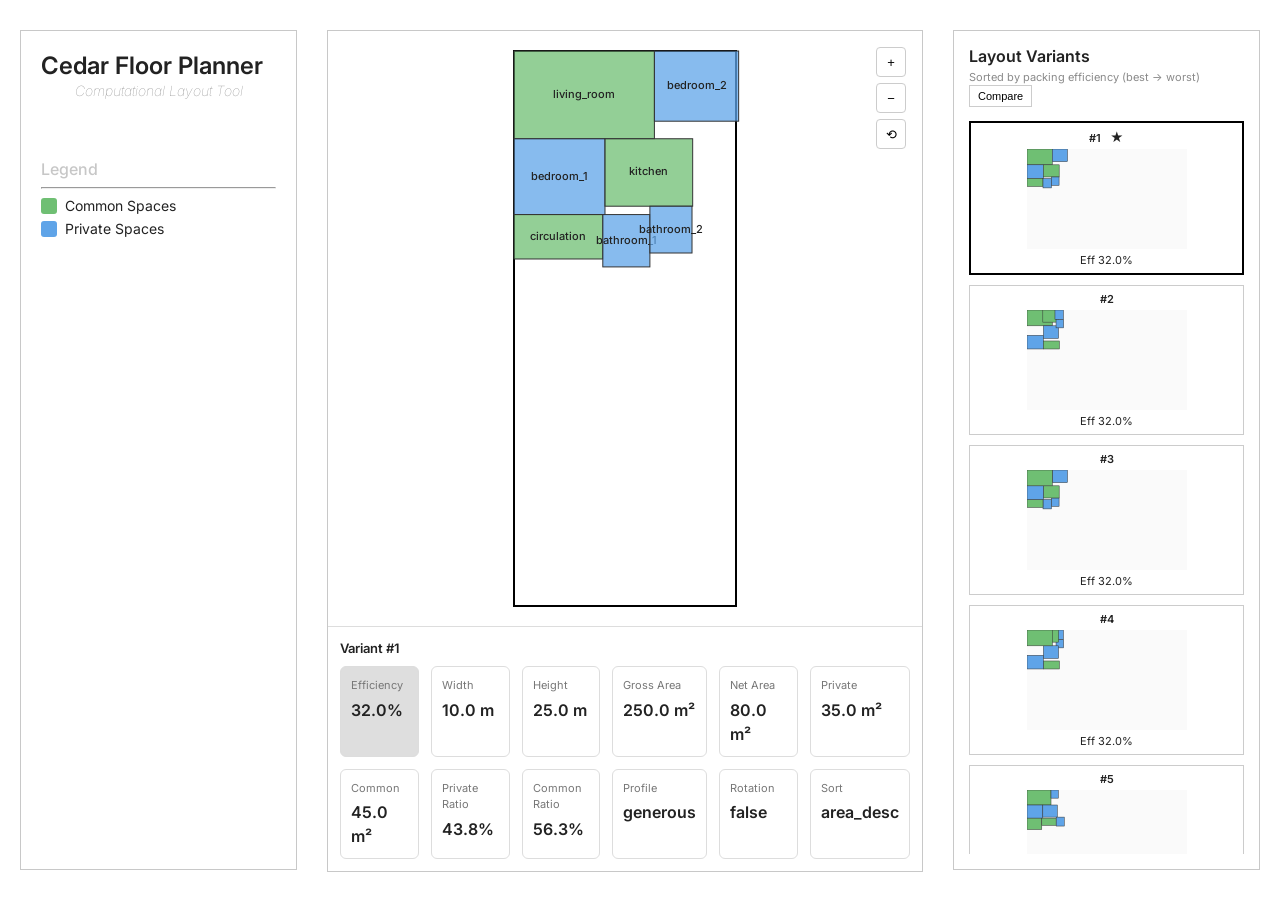
==== web/index.html @ 3b5b5d11 "Layout compare canvas and metrics dashboard" ====
<!DOCTYPE html>
<html>
<head>
    <meta charset="UTF-8">
    <title>Floor Planner Dashboard</title>
    <link rel="stylesheet" href="style.css">
    <link href="https://fonts.googleapis.com/css2?family=Inter:wght@400;500;600&display=swap" rel="stylesheet">
    <link rel="icon" href="data:,">
</head>
<body>
    <div class="dashboard">
        <div class="side-panel">
            <div class="panel-title">
                Cedar Floor Planner
                <div class="panel-subtitle">Computational Layout Tool</div>
            </div>
            <div class="card">
                <h3>Legend</h3>
                <hr>
    
                <div class="legend-row" data-category="common">
                    <span class="legend-box common-box"></span>
                    <span>Common Spaces</span>
                </div>
    
                <div class="legend-row" data-category="private">
                    <span class="legend-box private-box"></span>
                    <span>Private Spaces</span>
                </div>
    
            </div>
    
        </div>
    
        <div class="canvas-panel">
            <div class="canvas-controls">
                <button id="zoom-in" class="control-button">+</button>
                <button id="zoom-out" class="control-button">−</button>
                <button id="recenter" class="control-button">⟲</button>
            </div>
            <div id="canvas-container">
                <svg id="floorplan"></svg>
            </div>
            
            <div id="metrics-container"></div>
        </div>

        <div class="variant-panel">
            <div class="variant-header">
                <h3 class="variant-title">Layout Variants</h3>
                <p class="variant-subtitle">Sorted by packing efficiency (best → worst)</p>
                <button id="compare-toggle">Compare</button>
            </div>
            <div id="variant-grid"></div>
        </div>
    
    </div>
    
    <div id="tooltip"></div>
    <script src="app.js"></script>
    
    </body>
</html>
---- web/style.css ----
html, body {
    margin-left: 10px;
    margin-right: 10px;
}

body {
    font-family: "Inter", sans-serif;
    background: #ffffff;
    color: #222;
    box-sizing: border-box;
}

.panel-title {
    font-size: 24px;
    font-weight: 600;
    margin: 20px;
    text-align: left;
}

.panel-subtitle {
    font-size: 14px;
    color: hsl(0, 0%, 50%);
    margin-top: 2px;
    font-weight: 100;
    text-align: center;
    font-style: italic;
}

/* Layout */

.dashboard {
    display: flex;
    gap: 30px;
    height: calc(100vh - 60px); 
    margin-top: 30px;
}

/* Left Panel */

.side-panel {
    width: 275px;
    flex-shrink: 0;
    display: flex;
    flex-direction: column;
    gap: 20px;
    overflow-y:visible;
    border: 1px solid rgb(200, 200, 200);

}

/* RIGHT PANEL */

.canvas-panel {
    flex: 1;
    position: relative;   /* 🔥 THIS FIXES IT */

    display: flex;
    flex-direction: column;
    height: 100%;

    align-items: stretch;
    justify-content: flex-start;

    overflow: hidden;
    border: 1px solid rgb(200, 200, 200);
}

.canvas-note {
    position: absolute;
    right: 16px;
    bottom: 16px;
    font-size: 10px;
    color: hsl(0, 0%, 75%);
    line-height: 1.4;
    margin: 0;
    pointer-events: none;
    font-style:italic;
}

.canvas-controls {
    position: absolute;
    top: 16px;
    right: 16px;
    display: grid;
    gap: 6px;
    z-index: 10;
}

.control-button {
    width: 30px;
    height: 30px;
    border: 1px solid #ccc;
    background: rgba(255, 255, 255, 0.9);
    border-radius: 4px;
    font-size: 13px;
    cursor: pointer;
    line-height: 1;
}

.control-button:hover {
    background: #f3f3f3;
}

/* Cards */

.card {
    background: white;
    padding: 18px;
    border-radius: 0px;

    background-color: #ffffff;
    padding: 20px;
}

.card.metrics-card {
    display: flex;
    flex-direction: column;
    height: 100%;
}

.card:last-child{
    flex: 1;
}

.card h3 {
    margin-top: 0px;
    color: rgb(199, 199, 199);
    font-size: 16px;
    font-weight: 500;
    margin-bottom: 0px;
}

/* Rooms */

.room {
    stroke: #333;
    stroke-width: 1;
    fill-opacity: 0.75;
    transition: all 0.15s ease;
}

.room:hover {
    stroke-width: 3;
}

.room.dimmed {
    fill-opacity: 0.15;
}

.room.highlighted {
    stroke-width: 3;
    fill-opacity: 0.95;
}

/* Room colors */

.common {
    fill: #6fbf73;
}

.private {
    fill: #5fa4e8;
}

/* Legend */

.legend-row {
    display: flex;
    align-items: center;
    margin-bottom: 0px;
    margin-top: 6px;
    font-size: 14px;
    cursor: pointer;
}

.legend-row:hover {
    font-weight: 600;
}

.legend-box {
    width: 16px;
    height: 16px;
    margin-right: 8px;
    border-radius: 3px;
}

.legend-row span {
    margin-bottom: 0px;
    margin-top: 0px;
    font-size: 14px;
}

.common-box {
    background: #6fbf73;
}

.private-box {
    background: #5fa4e8;
}

/* ---------------------------
METRICS DASHBOARD
--------------------------- */

.metrics-title {
    font-size: 13px;
    font-weight: 600;
    margin-bottom: 8px;
    color: #222;
}

.metrics-grid {
    display: grid;
    grid-template-columns: repeat(6, 1fr);
    gap: 12px;
}

.metric-card {
    background: #ffffff;
    border: 1px solid #ddd;
    padding: 10px;
    border-radius: 6px;
    text-align: left;
}

.metric-label {
    font-size: 11px;
    color: #777;
    margin-bottom: 4px;
}

.metric-value {
    font-size: 16px;
    font-weight: 600;
    color: #222;
}

.metrics-meta {
    margin-top: 10px;
    font-size: 11px;
    color: #666;
    display: flex;
    gap: 12px;
}

.metric-card:hover {
    border-color: #999;
}

.metric-card:first-child {
    background: hsl(0, 0%, 87%);
}

#tooltip {
    position: absolute;
    z-index: 999;
    left: 22px;
    top: 0px;
    background: white;
    border: 1px solid #ccc;
    padding: 8px 10px;
    border-radius: 6px;
    font-size: 12px;
    box-shadow: 0 2px 6px rgba(0,0,0,0.15);
    pointer-events: none;
    opacity: 0;
    transition: opacity 0.15s ease;
}

.info-icon {
    margin-left: 6px;
    cursor: help;
    color: #888;
    font-size: 13px;
}

/* ---------------------------
VARIANT PANEL (RIGHT SIDE)
--------------------------- */

.variant-panel {
    width: 275px;
    flex-shrink: 0;
    border: 1px solid rgb(200,200,200);
    padding: 15px;
    display: flex;
    flex-direction: column;
}

.variant-header {
    margin-bottom: 14px;
}

.variant-title {
    font-size: 16px;
    font-weight: 600;
    color: #222;
    margin: 0;
}

.variant-subtitle {
    font-size: 11px;
    color: #8a8a8a;
    margin-top: 4px;
    margin-bottom: 0;
}

#variant-note {
    font-size: 10px;
}

#variant-grid {
    display: flex;
    flex-direction: column;
    gap: 10px;
    overflow-y: auto;
}

.variant-order {
    font-size: 12px;
    color: #575757;
    margin-top: 2px;
}

.variant-thumb {
    border: 1px solid #ccc;
    padding: 6px;
    cursor: pointer;
    background: white;
    display: flex;
    flex-direction: column;
    align-items: center;
}

.variant-thumb:hover {
    border: 2px solid rgba(0, 0, 0, 0.35);
}

.variant-thumb svg {
    background: #fafafa;
}

.variant-thumb.selected {
    border: 2px solid #000000;
}

.variant-rank {
    font-size: 11px;
    font-weight: 600;
    margin-bottom: 4px;
}

.variant-eff {
    margin-top: 4px;
    font-size: 11px;
}

.best-star {
    margin-left: 6px;
    font-size: 13px;
    font-weight: bold;
}

#compare-toggle {
    font-size: 11px;
    padding: 4px 8px;
    border: 1px solid #ccc;
    background: white;
    cursor: pointer;
}

#compare-toggle:hover {
    background: #f3f3f3;
}

#canvas-container {
    flex: 1;
    display: flex;
    overflow: hidden;
    flex-direction: row;
    min-height: 0;
    position: relative;
}

.compare-canvas {
    flex: 1;
    width: 100%;
    height:100%;
    display: block;
}

.compare-wrapper {
    flex: 1;
    display: flex;
    flex-direction: column;
    min-width: 0;
    min-height: 0;
    overflow: hidden;
}

#floorplan {
    display: block;
}

#canvas-container svg {
    width: 100%;
    height: 100%;
}

.compare-selected {
    border: 2px solid black;
}



#metrics-container {
    display: flex;
    gap: 20px;
    border-top: 1px solid #ddd;
    padding: 12px;
}

.metrics-card {
    flex: 1;
    font-size: 12px;
    line-height: 1.5;
}

.metrics-card p {
    margin-bottom: 0px;
    margin-top: 6px;
    font-size: 14px;
}
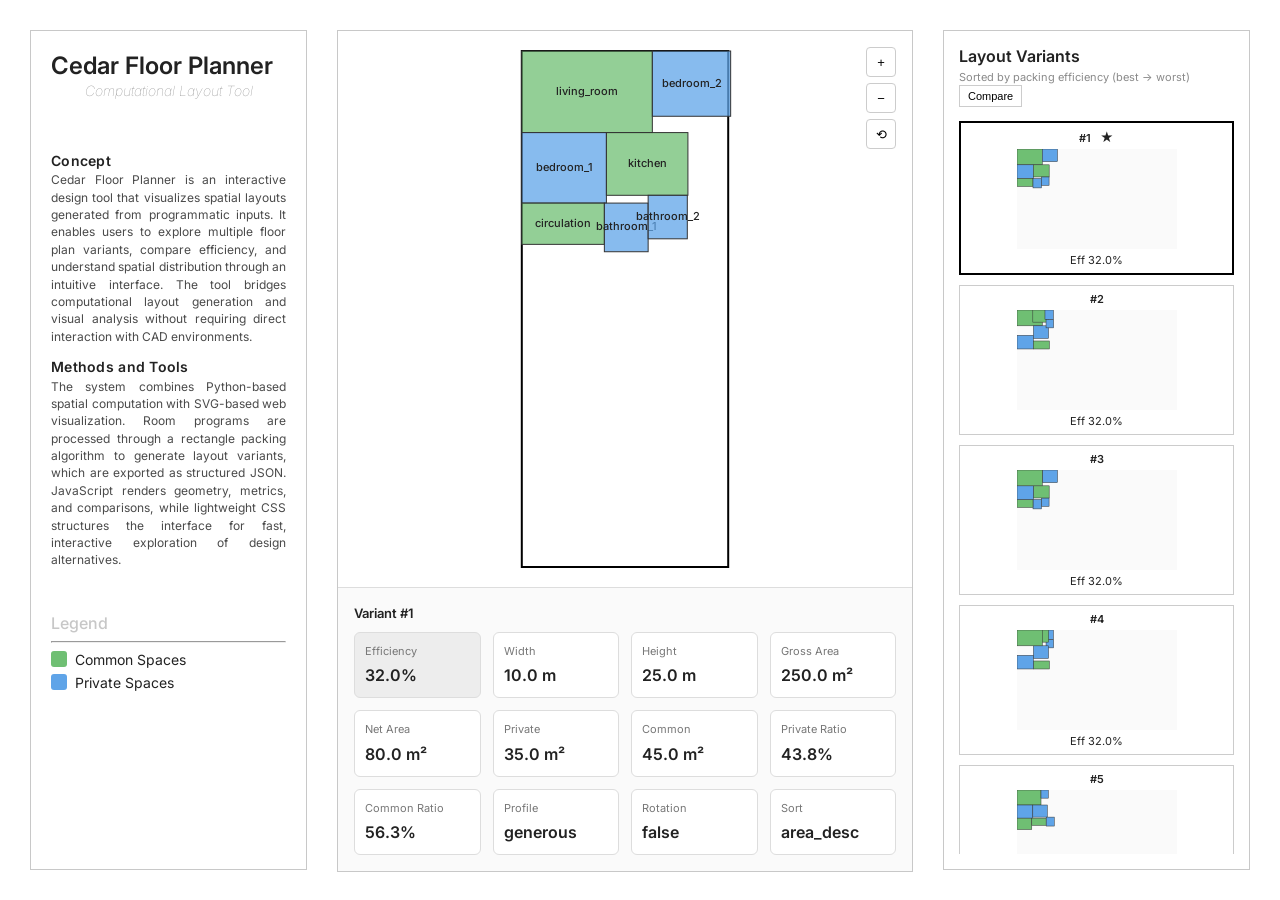
==== commit c346751f: "update: refine project description text in dashboard" ====
--- a/web/index.html
+++ b/web/index.html
@@ -13,6 +13,14 @@
             <div class="panel-title">
                 Cedar Floor Planner
                 <div class="panel-subtitle">Computational Layout Tool</div>
+            </div>
+            <div class="Info-Text">
+                <h4>Concept</h4>
+                <p>
+                    Cedar Floor Planner is an interactive design tool that visualizes spatial layouts generated from programmatic inputs. It enables users to explore multiple floor plan variants, compare efficiency, and understand spatial distribution through an intuitive interface. The tool bridges computational layout generation and visual analysis without requiring direct interaction with CAD environments.</p>
+                <h4>Methods and Tools</h4>
+                <p>
+                    The system combines Python-based spatial computation with SVG-based web visualization. Room programs are processed through a rectangle packing algorithm to generate layout variants, which are exported as structured JSON. JavaScript renders geometry, metrics, and comparisons, while lightweight CSS structures the interface for fast, interactive exploration of design alternatives.</p>
             </div>
             <div class="card">
                 <h3>Legend</h3>
--- a/web/style.css
+++ b/web/style.css
@@ -1,6 +1,6 @@
 html, body {
-    margin-left: 10px;
-    margin-right: 10px;
+    margin-left: 15px;
+    margin-right: 15px;
 }
 
 body {
@@ -24,6 +24,28 @@
     font-weight: 100;
     text-align: center;
     font-style: italic;
+}
+
+.Info-Text {
+    margin: 0 20px;
+    padding-bottom: 4px;
+    max-width: 235px;
+    color: #4a4a4a;
+    font-size: 12px;
+    line-height: 1.45;
+    text-align: justify;
+}
+
+.Info-Text h4 {
+    margin: 12px 0 0 0;
+    font-size: 14px;
+    font-weight: 600;
+    color: #222;
+    letter-spacing: 0.02em;
+}
+
+.Info-Text p {
+    margin: 0;
 }
 
 /* Layout */
@@ -211,7 +233,7 @@
 
 .metrics-grid {
     display: grid;
-    grid-template-columns: repeat(6, 1fr);
+    grid-template-columns: repeat(4, 1fr);
     gap: 12px;
 }
 
@@ -248,7 +270,7 @@
 }
 
 .metric-card:first-child {
-    background: hsl(0, 0%, 87%);
+    background: hsla(0, 0%, 0%, 0.05);
 }
 
 #tooltip {
@@ -277,7 +299,6 @@
 /* ---------------------------
 VARIANT PANEL (RIGHT SIDE)
 --------------------------- */
-
 .variant-panel {
     width: 275px;
     flex-shrink: 0;
@@ -332,16 +353,16 @@
     align-items: center;
 }
 
+.variant-thumb.selected {
+    border: 2px solid hwb(0 0% 100%);
+}
+
 .variant-thumb:hover {
-    border: 2px solid rgba(0, 0, 0, 0.35);
+    border: 2px solid rgba(0, 0, 0, 0.35)
 }
 
 .variant-thumb svg {
     background: #fafafa;
-}
-
-.variant-thumb.selected {
-    border: 2px solid #000000;
 }
 
 .variant-rank {
@@ -396,6 +417,11 @@
     min-width: 0;
     min-height: 0;
     overflow: hidden;
+    border-right: 1px solid #ccc;
+}
+
+.compare-wrapper:last-child {
+    border-right: none;
 }
 
 #floorplan {
@@ -415,19 +441,31 @@
 
 #metrics-container {
     display: flex;
-    gap: 20px;
+    gap: 16px;
     border-top: 1px solid #ddd;
-    padding: 12px;
+    padding: 16px;
+    background: #fafafa;
+    align-items: stretch;
 }
 
 .metrics-card {
-    flex: 1;
+    flex: 1 1 50%;
     font-size: 12px;
     line-height: 1.5;
+    min-width: 0;
+    border-right: 1px solid #ddd;
+    padding-right: 16px;
+}
+
+.metrics-card:last-child {
+    border-right: none;
+    padding-right: 0px;
 }
 
 .metrics-card p {
     margin-bottom: 0px;
     margin-top: 6px;
     font-size: 14px;
-}+}
+
+
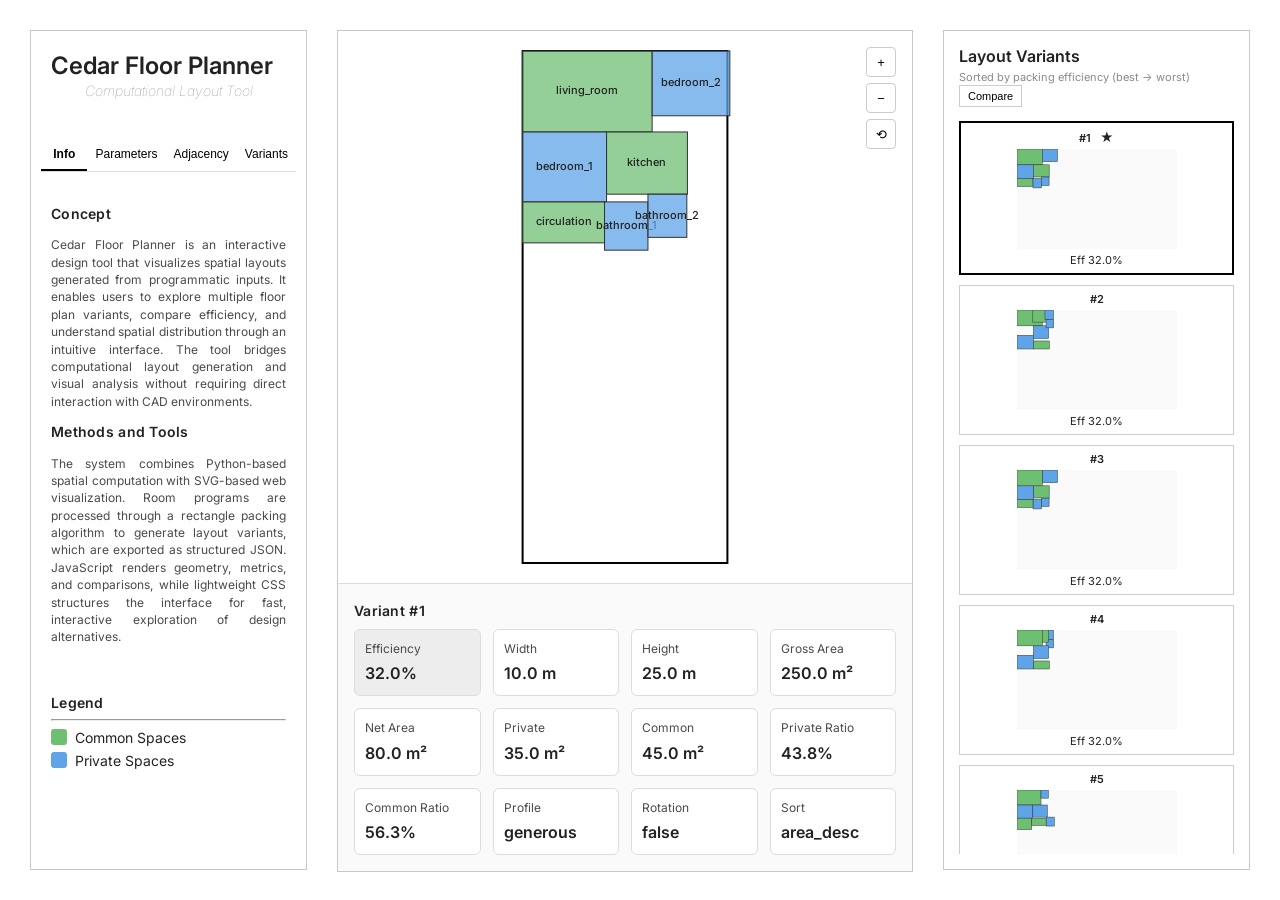
==== commit f15bbcdb: "feat: add tab-based navigation to side panel for Info, Parameters, Adjacency, and Variants" ====
--- a/web/index.html
+++ b/web/index.html
@@ -9,34 +9,69 @@
 </head>
 <body>
     <div class="dashboard">
+
         <div class="side-panel">
+
             <div class="panel-title">
                 Cedar Floor Planner
                 <div class="panel-subtitle">Computational Layout Tool</div>
             </div>
-            <div class="Info-Text">
-                <h4>Concept</h4>
-                <p>
-                    Cedar Floor Planner is an interactive design tool that visualizes spatial layouts generated from programmatic inputs. It enables users to explore multiple floor plan variants, compare efficiency, and understand spatial distribution through an intuitive interface. The tool bridges computational layout generation and visual analysis without requiring direct interaction with CAD environments.</p>
-                <h4>Methods and Tools</h4>
-                <p>
-                    The system combines Python-based spatial computation with SVG-based web visualization. Room programs are processed through a rectangle packing algorithm to generate layout variants, which are exported as structured JSON. JavaScript renders geometry, metrics, and comparisons, while lightweight CSS structures the interface for fast, interactive exploration of design alternatives.</p>
+        
+            <!-- Tabs -->
+            <div class="tabs">
+                <button class="tab-button active" data-tab="info">Info</button>
+                <button class="tab-button" data-tab="parameters">Parameters</button>
+                <button class="tab-button" data-tab="adjacency">Adjacency</button>
+                <button class="tab-button" data-tab="variants">Variants</button>
             </div>
-            <div class="card">
-                <h3>Legend</h3>
-                <hr>
+        
+            <!-- Tab Content -->
+            <div class="tab-content">
+        
+                <!-- INFO -->
+                <div class="tab-panel active" id="info">
+        
+                    <div class="Info-Text">
+                        <h4>Concept</h4>
+                        <p>Cedar Floor Planner is an interactive design tool that visualizes spatial layouts generated from programmatic inputs. It enables users to explore multiple floor plan variants, compare efficiency, and understand spatial distribution through an intuitive interface. The tool bridges computational layout generation and visual analysis without requiring direct interaction with CAD environments.</p>
+        
+                        <h4>Methods and Tools</h4>
+                        <p>The system combines Python-based spatial computation with SVG-based web visualization. Room programs are processed through a rectangle packing algorithm to generate layout variants, which are exported as structured JSON. JavaScript renders geometry, metrics, and comparisons, while lightweight CSS structures the interface for fast, interactive exploration of design alternatives.</p>
+                    </div>
+        
+                    <div class="card">
+                        <h3>Legend</h3>
+                        <hr>
+        
+                        <div class="legend-row" data-category="common">
+                            <span class="legend-box common-box"></span>
+                            <span>Common Spaces</span>
+                        </div>
+        
+                        <div class="legend-row" data-category="private">
+                            <span class="legend-box private-box"></span>
+                            <span>Private Spaces</span>
+                        </div>
+                    </div>
+        
+                </div>
+        
+                <!-- PARAMETERS -->
+                <div class="tab-panel" id="parameters">
+                    <div class="tab-placeholder">Parameters panel (coming soon)</div>
+                </div>
+        
+                <!-- ADJACENCY -->
+                <div class="tab-panel" id="adjacency">
+                    <div class="tab-placeholder">Adjacency panel (coming soon)</div>
+                </div>
+        
+                <!-- VARIANTS -->
+                <div class="tab-panel" id="variants">
+                    <div class="tab-placeholder">Variants panel (coming soon)</div>
+                </div>
+        </div>
     
-                <div class="legend-row" data-category="common">
-                    <span class="legend-box common-box"></span>
-                    <span>Common Spaces</span>
-                </div>
-    
-                <div class="legend-row" data-category="private">
-                    <span class="legend-box private-box"></span>
-                    <span>Private Spaces</span>
-                </div>
-    
-            </div>
     
         </div>
     
--- a/web/style.css
+++ b/web/style.css
@@ -42,10 +42,6 @@
     font-weight: 600;
     color: #222;
     letter-spacing: 0.02em;
-}
-
-.Info-Text p {
-    margin: 0;
 }
 
 /* Layout */
@@ -145,11 +141,11 @@
 }
 
 .card h3 {
-    margin-top: 0px;
-    color: rgb(199, 199, 199);
-    font-size: 16px;
-    font-weight: 500;
-    margin-bottom: 0px;
+    margin: 12px 0 0 0;
+    font-size: 14px;
+    font-weight: 600;
+    color: #222;
+    letter-spacing: 0.02em;
 }
 
 /* Rooms */
@@ -225,10 +221,11 @@
 --------------------------- */
 
 .metrics-title {
-    font-size: 13px;
+    font-size: 14px;
     font-weight: 600;
     margin-bottom: 8px;
     color: #222;
+    letter-spacing: 0.02em;
 }
 
 .metrics-grid {
@@ -246,9 +243,12 @@
 }
 
 .metric-label {
-    font-size: 11px;
-    color: #777;
-    margin-bottom: 4px;
+    padding-bottom: 4px;
+    max-width: 235px;
+    color: #4a4a4a;
+    font-size: 12px;
+    line-height: 1.45;
+    text-align: justify;
 }
 
 .metric-value {
@@ -468,4 +468,56 @@
     font-size: 14px;
 }
 
-
+/* ---------------------------
+TABS
+--------------------------- */
+
+.tabs {
+    display: flex;
+    border-bottom: 1px solid #ddd;
+    margin: 0 10px;
+}
+
+.tab-button {
+    flex: 1;
+    padding: 8px;
+    font-size: 12px;
+    border: none;
+    background: white;
+    cursor: pointer;
+    border-bottom: 2px solid transparent;
+}
+
+.tab-button:hover {
+    background: #f3f3f3;
+}
+
+.tab-button.active {
+    border-bottom: 2px solid black;
+    font-weight: 600;
+}
+
+/* ---------------------------
+TAB CONTENT
+--------------------------- */
+
+.tab-content {
+    flex: 1;
+    overflow-y: auto;
+}
+
+.tab-panel {
+    display: none;
+}
+
+.tab-panel.active {
+    display: block;
+}
+
+/* Placeholder content */
+
+.tab-placeholder {
+    padding: 20px;
+    font-size: 12px;
+    color: #777;
+}
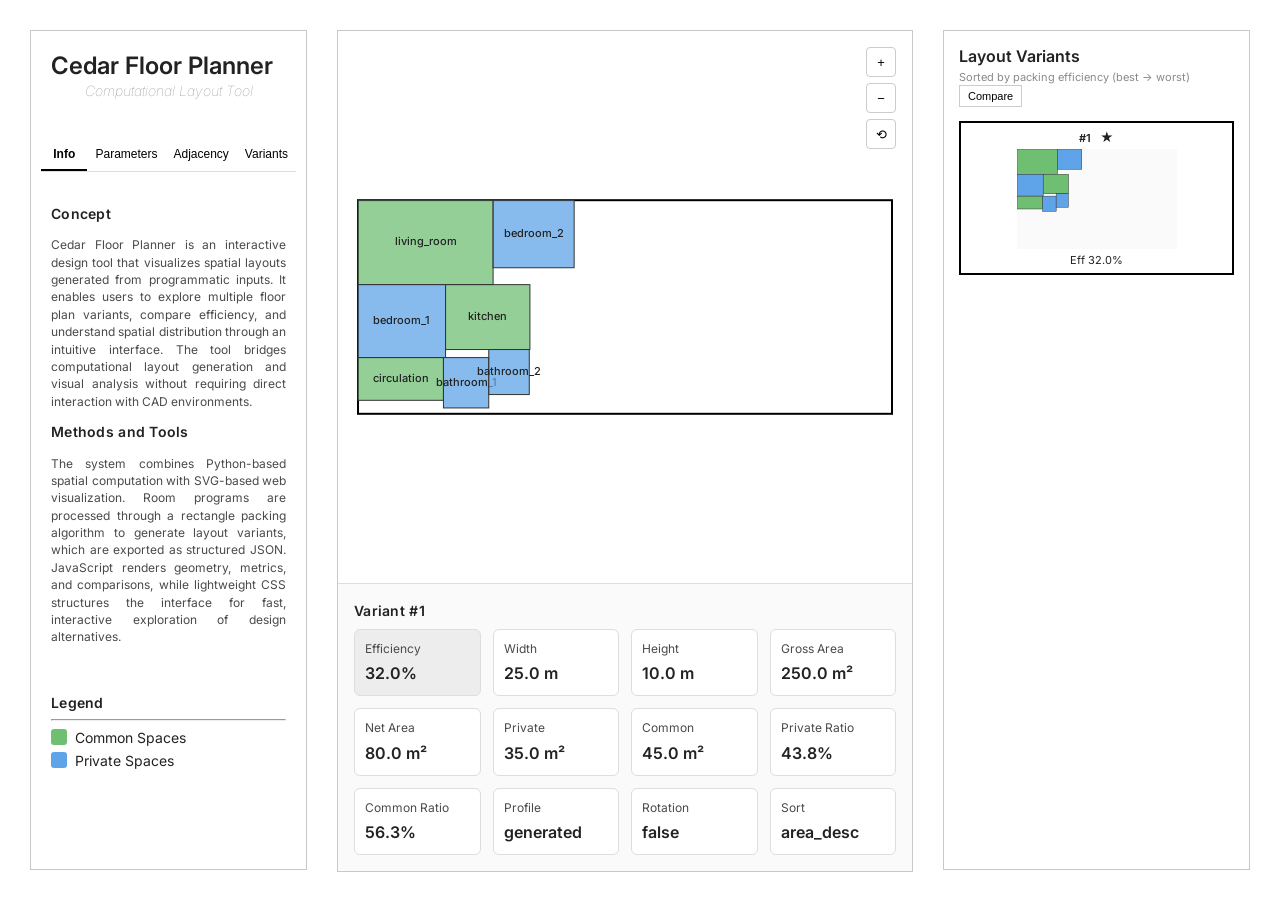
==== commit 91c03e7c: "feat: connect parameters panel to Python solver via Flask API" ====
--- a/web/index.html
+++ b/web/index.html
@@ -58,7 +58,127 @@
         
                 <!-- PARAMETERS -->
                 <div class="tab-panel" id="parameters">
-                    <div class="tab-placeholder">Parameters panel (coming soon)</div>
+
+                    <div class="parameters-content">
+
+                        <!-- Boundary -->
+                        <div class="param-section">
+                            <h4>Boundary</h4>
+
+                            <div class="param-group">
+                                <div class="param-label">
+                                    <span>Width</span>
+                                    <span>Length</span>
+                                </div>
+
+                                <div class="param-inputs">
+                                    <input type="number" id="boundary-width" value="25">
+                                    <input type="number" id="boundary-height" value="10">
+                                </div>
+                            </div>
+                        </div>
+
+
+                        <!-- Program Areas -->
+                        <div class="param-section">
+                            <h4>Program Areas</h4>
+
+                            <div class="param-group">
+                                <div class="param-title">Living Room</div>
+                                <div class="param-label">
+                                    <span>Target</span>
+                                    <span>Min</span>
+                                </div>
+                                <div class="param-inputs">
+                                    <input type="number" id="living-target">
+                                    <input type="number" id="living-min">
+                                </div>
+                            </div>
+
+
+                            <div class="param-group">
+                                <div class="param-title">Kitchen</div>
+                                <div class="param-label">
+                                    <span>Target</span>
+                                    <span>Min</span>
+                                </div>
+                                <div class="param-inputs">
+                                    <input type="number" id="kitchen-target">
+                                    <input type="number" id="kitchen-min">
+                                </div>
+                            </div>
+
+
+                            <div class="param-group">
+                                <div class="param-title">Bedroom 1</div>
+                                <div class="param-label">
+                                    <span>Target</span>
+                                    <span>Min</span>
+                                </div>
+                                <div class="param-inputs">
+                                    <input type="number" id="bedroom1-target">
+                                    <input type="number" id="bedroom1-min">
+                                </div>
+                            </div>
+
+
+                            <div class="param-group">
+                                <div class="param-title">Bedroom 2</div>
+                                <div class="param-label">
+                                    <span>Target</span>
+                                    <span>Min</span>
+                                </div>
+                                <div class="param-inputs">
+                                    <input type="number" id="bedroom2-target">
+                                    <input type="number" id="bedroom2-min">
+                                </div>
+                            </div>
+
+
+                            <div class="param-group">
+                                <div class="param-title">Bathroom 1</div>
+                                <div class="param-label">
+                                    <span>Target</span>
+                                    <span>Min</span>
+                                </div>
+                                <div class="param-inputs">
+                                    <input type="number" id="bathroom1-target">
+                                    <input type="number" id="bathroom1-min">
+                                </div>
+                            </div>
+
+
+                            <div class="param-group">
+                                <div class="param-title">Bathroom 2</div>
+                                <div class="param-label">
+                                    <span>Target</span>
+                                    <span>Min</span>
+                                </div>
+                                <div class="param-inputs">
+                                    <input type="number" id="bathroom2-target">
+                                    <input type="number" id="bathroom2-min">
+                                </div>
+                            </div>
+
+
+                            <div class="param-group">
+                                <div class="param-title">Circulation</div>
+                                <div class="param-label">
+                                    <span>Target</span>
+                                    <span>Min</span>
+                                </div>
+                                <div class="param-inputs">
+                                    <input type="number" id="circulation-target">
+                                    <input type="number" id="circulation-min">
+                                </div>
+                            </div>
+
+                        </div>
+
+                    </div>
+
+                    <button id="generate-layout">Generate Layout</button>
+
                 </div>
         
                 <!-- ADJACENCY -->
--- a/web/style.css
+++ b/web/style.css
@@ -70,15 +70,12 @@
 
 .canvas-panel {
     flex: 1;
-    position: relative;   /* 🔥 THIS FIXES IT */
-
+    position: relative;
     display: flex;
     flex-direction: column;
     height: 100%;
-
     align-items: stretch;
     justify-content: flex-start;
-
     overflow: hidden;
     border: 1px solid rgb(200, 200, 200);
 }
@@ -503,15 +500,18 @@
 
 .tab-content {
     flex: 1;
-    overflow-y: auto;
+    position: relative;
+    overflow: hidden;
 }
 
 .tab-panel {
     display: none;
+    height: 100%;
 }
 
 .tab-panel.active {
-    display: block;
+    display: flex;
+    flex-direction: column;
 }
 
 /* Placeholder content */
@@ -520,4 +520,85 @@
     padding: 20px;
     font-size: 12px;
     color: #777;
+}
+
+/* ---------------------------
+PARAMETERS PANEL (UNIFIED)
+--------------------------- */
+
+#parameters {
+    display: flex;
+    flex-direction: column;
+    height: 100%;
+}
+
+.parameters-content {
+    flex: 1;
+    overflow-y: auto;
+}
+
+/* Section headers */
+
+.param-section {
+    margin: 12px 16px;
+}
+
+.param-section h4 {
+    font-size: 13px;
+    margin-bottom: 6px;
+}
+
+/* Shared Param System */
+
+.param-group {
+    display: flex;
+    flex-direction: column;
+    gap: 4px;
+    margin-bottom: 12px;
+}
+
+.param-title {
+    font-size: 12px;
+    font-weight: 600;
+}
+
+.param-label {
+    display: flex;
+    font-size: 11px;
+    color: #666;
+}
+
+.param-label span {
+    width: 50%;
+}
+
+/* Inputs */
+
+.param-inputs {
+    display: flex;
+    gap: 6px;
+}
+
+.param-inputs input {
+    width: 50%;
+    min-width: 0;
+    padding: 4px;
+    border: 1px solid #ccc;
+    font-size: 12px;
+    box-sizing: border-box;
+}
+
+/* Generate button fixed bottom */
+
+#generate-layout {
+    margin: 12px;
+    padding: 8px;
+    font-size: 12px;
+    border: 1px solid #ccc;
+    background: white;
+    cursor: pointer;
+}
+
+#generate-layout:hover {
+    background: #f3f3f3;
 }
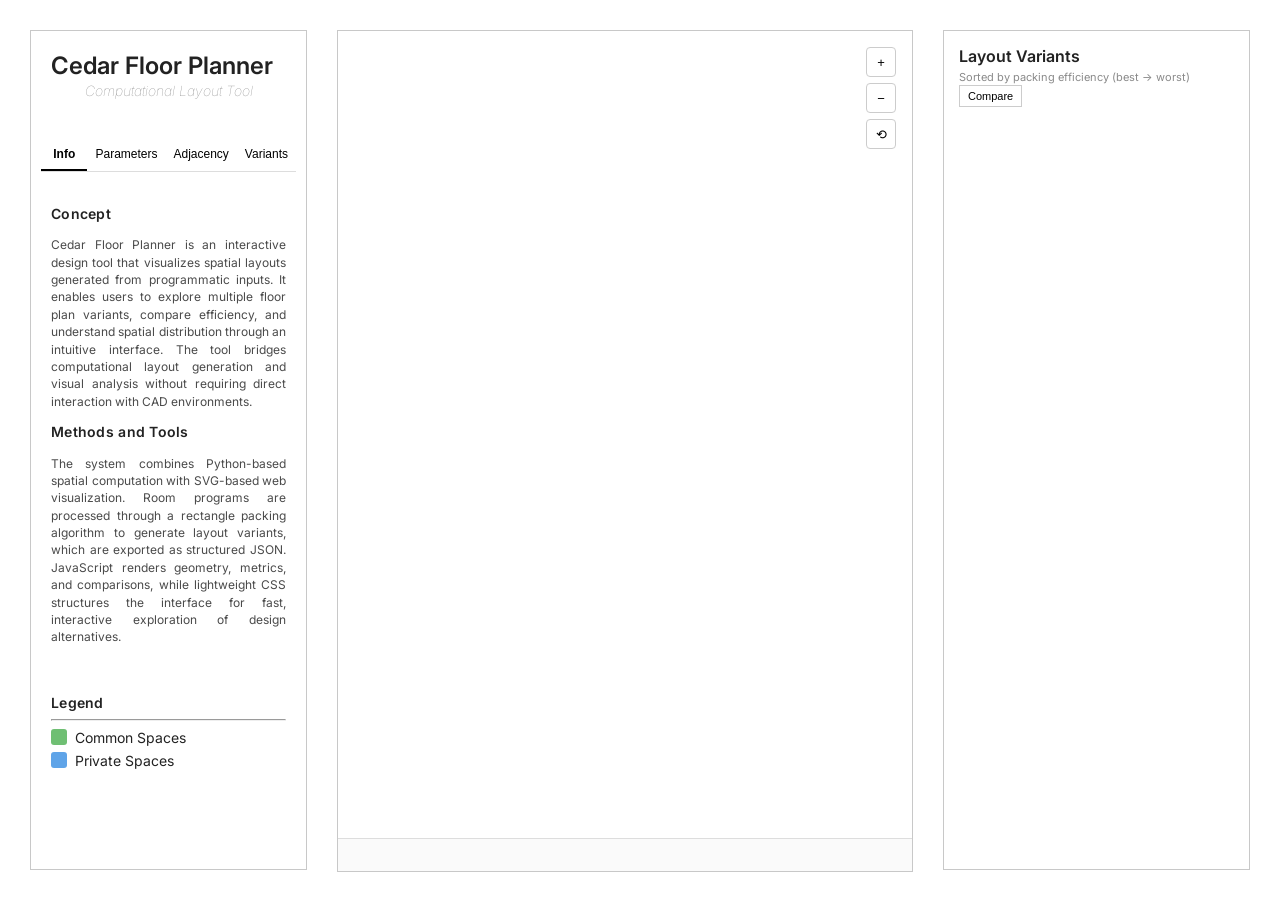
==== commit 2bab6d9f: "feat: auto-populate parameters from generated layout" ====
--- a/web/index.html
+++ b/web/index.html
@@ -67,12 +67,12 @@
 
                             <div class="param-group">
                                 <div class="param-label">
-                                    <span>Width</span>
-                                    <span>Length</span>
-                                </div>
-
-                                <div class="param-inputs">
-                                    <input type="number" id="boundary-width" value="25">
+                                    <span>Width (m)</span>
+                                    <span>Length (m)</span>
+                                </div>
+
+                                <div class="param-inputs">
+                                    <input type="number" id="boundary-width" value="15">
                                     <input type="number" id="boundary-height" value="10">
                                 </div>
                             </div>
@@ -86,8 +86,8 @@
                             <div class="param-group">
                                 <div class="param-title">Living Room</div>
                                 <div class="param-label">
-                                    <span>Target</span>
-                                    <span>Min</span>
+                                    <span>Target Area (m²)</span>
+                                    <span>Min Area (m²)</span>
                                 </div>
                                 <div class="param-inputs">
                                     <input type="number" id="living-target">
@@ -99,8 +99,8 @@
                             <div class="param-group">
                                 <div class="param-title">Kitchen</div>
                                 <div class="param-label">
-                                    <span>Target</span>
-                                    <span>Min</span>
+                                    <span>Target Area (m²)</span>
+                                    <span>Min Area (m²)</span>
                                 </div>
                                 <div class="param-inputs">
                                     <input type="number" id="kitchen-target">
@@ -112,8 +112,8 @@
                             <div class="param-group">
                                 <div class="param-title">Bedroom 1</div>
                                 <div class="param-label">
-                                    <span>Target</span>
-                                    <span>Min</span>
+                                    <span>Target Area (m²)</span>
+                                    <span>Min Area (m²)</span>
                                 </div>
                                 <div class="param-inputs">
                                     <input type="number" id="bedroom1-target">
@@ -125,8 +125,8 @@
                             <div class="param-group">
                                 <div class="param-title">Bedroom 2</div>
                                 <div class="param-label">
-                                    <span>Target</span>
-                                    <span>Min</span>
+                                    <span>Target Area (m²)</span>
+                                    <span>Min Area (m²)</span>
                                 </div>
                                 <div class="param-inputs">
                                     <input type="number" id="bedroom2-target">
@@ -138,8 +138,8 @@
                             <div class="param-group">
                                 <div class="param-title">Bathroom 1</div>
                                 <div class="param-label">
-                                    <span>Target</span>
-                                    <span>Min</span>
+                                    <span>Target Area (m²)</span>
+                                    <span>Min Area (m²)</span>
                                 </div>
                                 <div class="param-inputs">
                                     <input type="number" id="bathroom1-target">
@@ -151,8 +151,8 @@
                             <div class="param-group">
                                 <div class="param-title">Bathroom 2</div>
                                 <div class="param-label">
-                                    <span>Target</span>
-                                    <span>Min</span>
+                                    <span>Target Area (m²)</span>
+                                    <span>Min Area (m²)</span>
                                 </div>
                                 <div class="param-inputs">
                                     <input type="number" id="bathroom2-target">
@@ -164,8 +164,8 @@
                             <div class="param-group">
                                 <div class="param-title">Circulation</div>
                                 <div class="param-label">
-                                    <span>Target</span>
-                                    <span>Min</span>
+                                    <span>Target Area (m²)</span>
+                                    <span>Min Area (m²)</span>
                                 </div>
                                 <div class="param-inputs">
                                     <input type="number" id="circulation-target">
@@ -190,8 +190,7 @@
                 <div class="tab-panel" id="variants">
                     <div class="tab-placeholder">Variants panel (coming soon)</div>
                 </div>
-        </div>
-    
+        </div>    
     
         </div>
     
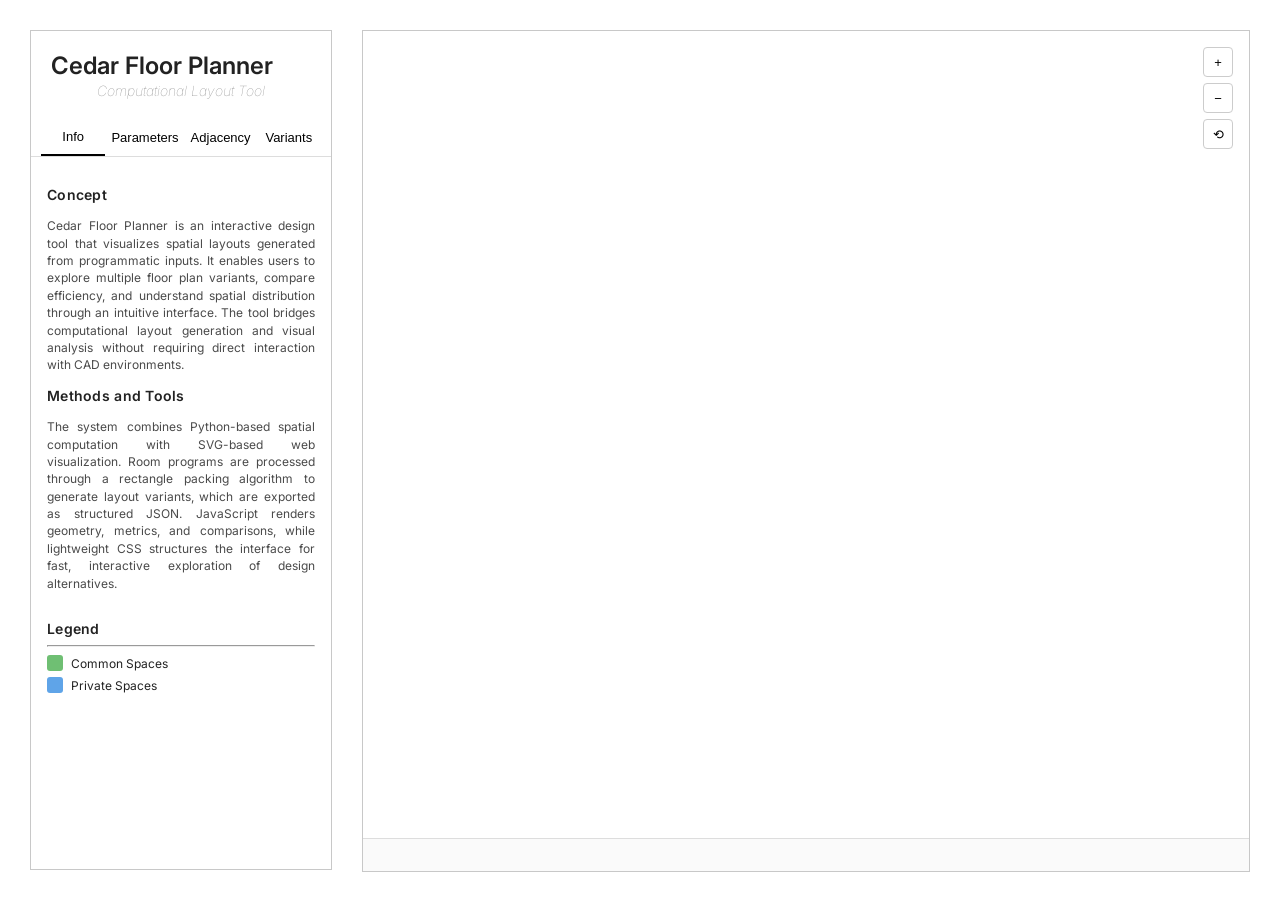
==== commit 17309065: "Add compare mode improvements and fix variant selection behavior" ====
--- a/web/index.html
+++ b/web/index.html
@@ -12,6 +12,7 @@
 
         <div class="side-panel">
 
+            <!-- PANEL TITLE -->
             <div class="panel-title">
                 Cedar Floor Planner
                 <div class="panel-subtitle">Computational Layout Tool</div>
@@ -25,7 +26,7 @@
                 <button class="tab-button" data-tab="variants">Variants</button>
             </div>
         
-            <!-- Tab Content -->
+            <!-- TAB CONTENT -->
             <div class="tab-content">
         
                 <!-- INFO -->
@@ -188,12 +189,28 @@
         
                 <!-- VARIANTS -->
                 <div class="tab-panel" id="variants">
-                    <div class="tab-placeholder">Variants panel (coming soon)</div>
-                </div>
-        </div>    
+
+                    <div class="variants-header">
+                        <div class="variants-title-row">
+                            <h4>Layout Variants</h4>
+                            <button id="compare-toggle" class="compare-button">
+                                Compare
+                            </button>
+                        </div>
+                    
+                        <p class="variants-subtitle">
+                            Sorted by packing efficiency (best → worst)
+                        </p>
+                    </div>
+                
+                    <div id="variant-grid"></div>
+                
+                </div>
+            </div>    
     
         </div>
-    
+
+        <!-- CANVAS PANEL -->
         <div class="canvas-panel">
             <div class="canvas-controls">
                 <button id="zoom-in" class="control-button">+</button>
@@ -206,15 +223,6 @@
             
             <div id="metrics-container"></div>
         </div>
-
-        <div class="variant-panel">
-            <div class="variant-header">
-                <h3 class="variant-title">Layout Variants</h3>
-                <p class="variant-subtitle">Sorted by packing efficiency (best → worst)</p>
-                <button id="compare-toggle">Compare</button>
-            </div>
-            <div id="variant-grid"></div>
-        </div>
     
     </div>
     
--- a/web/style.css
+++ b/web/style.css
@@ -27,9 +27,8 @@
 }
 
 .Info-Text {
-    margin: 0 20px;
     padding-bottom: 4px;
-    max-width: 235px;
+    max-width: 280px;
     color: #4a4a4a;
     font-size: 12px;
     line-height: 1.45;
@@ -56,14 +55,11 @@
 /* Left Panel */
 
 .side-panel {
-    width: 275px;
+    width: 300px;
     flex-shrink: 0;
     display: flex;
     flex-direction: column;
-    gap: 20px;
-    overflow-y:visible;
-    border: 1px solid rgb(200, 200, 200);
-
+    border: 1px solid rgb(200,200,200);
 }
 
 /* RIGHT PANEL */
@@ -120,11 +116,9 @@
 
 .card {
     background: white;
-    padding: 18px;
     border-radius: 0px;
 
     background-color: #ffffff;
-    padding: 20px;
 }
 
 .card.metrics-card {
@@ -202,7 +196,7 @@
 .legend-row span {
     margin-bottom: 0px;
     margin-top: 0px;
-    font-size: 14px;
+    font-size: 12px;
 }
 
 .common-box {
@@ -296,31 +290,25 @@
 /* ---------------------------
 VARIANT PANEL (RIGHT SIDE)
 --------------------------- */
-.variant-panel {
-    width: 275px;
-    flex-shrink: 0;
-    border: 1px solid rgb(200,200,200);
-    padding: 15px;
-    display: flex;
-    flex-direction: column;
-}
-
-.variant-header {
-    margin-bottom: 14px;
-}
-
-.variant-title {
-    font-size: 16px;
+.variants-title-row {
+    display: flex;
+    justify-content: space-between;
+    align-items: center;
+    margin: 0px;
+}
+
+.variants-subtitle {
+    font-size: 11px;
+    color: #777;
+    margin-top: 10px;
+}
+
+.variants-header h4 {
+    font-size: 14px;
     font-weight: 600;
     color: #222;
-    margin: 0;
-}
-
-.variant-subtitle {
-    font-size: 11px;
-    color: #8a8a8a;
-    margin-top: 4px;
-    margin-bottom: 0;
+    letter-spacing: 0.02em;
+    margin: 0px;
 }
 
 #variant-note {
@@ -331,7 +319,6 @@
     display: flex;
     flex-direction: column;
     gap: 10px;
-    overflow-y: auto;
 }
 
 .variant-order {
@@ -379,16 +366,26 @@
     font-weight: bold;
 }
 
-#compare-toggle {
+/* Compare Button */
+
+.compare-button {
     font-size: 11px;
-    padding: 4px 8px;
+    padding: 5px 10px;
     border: 1px solid #ccc;
     background: white;
     cursor: pointer;
-}
-
-#compare-toggle:hover {
+    border-radius: 4px;
+}
+
+.compare-button:hover {
     background: #f3f3f3;
+}
+
+.compare-button.active {
+    background: #222;
+    color: white;
+    border-color: #222;
+
 }
 
 #canvas-container {
@@ -472,26 +469,25 @@
 .tabs {
     display: flex;
     border-bottom: 1px solid #ddd;
-    margin: 0 10px;
+    padding: 0 10px;
 }
 
 .tab-button {
     flex: 1;
-    padding: 8px;
-    font-size: 12px;
+    padding: 10px 6px;
+    background: none;
     border: none;
-    background: white;
+    font-size: 13px;
     cursor: pointer;
-    border-bottom: 2px solid transparent;
+}
+
+.tab-button.active {
+    border-bottom: 2px solid black;
+    font-weight: 500;
 }
 
 .tab-button:hover {
     background: #f3f3f3;
-}
-
-.tab-button.active {
-    border-bottom: 2px solid black;
-    font-weight: 600;
 }
 
 /* ---------------------------
@@ -500,18 +496,20 @@
 
 .tab-content {
     flex: 1;
-    position: relative;
     overflow: hidden;
+    display: flex;
+    flex-direction: column;
 }
 
 .tab-panel {
     display: none;
-    height: 100%;
+    flex: 1;
+    overflow-y: auto;
+    padding: 16px;
 }
 
 .tab-panel.active {
-    display: flex;
-    flex-direction: column;
+    display: block;
 }
 
 /* Placeholder content */
@@ -526,22 +524,12 @@
 PARAMETERS PANEL (UNIFIED)
 --------------------------- */
 
-#parameters {
-    display: flex;
-    flex-direction: column;
-    height: 100%;
-}
-
 .parameters-content {
     flex: 1;
     overflow-y: auto;
 }
 
 /* Section headers */
-
-.param-section {
-    margin: 12px 16px;
-}
 
 .param-section h4 {
     font-size: 13px;
@@ -591,7 +579,8 @@
 /* Generate button fixed bottom */
 
 #generate-layout {
-    margin: 12px;
+    margin-top: 20px;
+    width: 100%;
     padding: 8px;
     font-size: 12px;
     border: 1px solid #ccc;
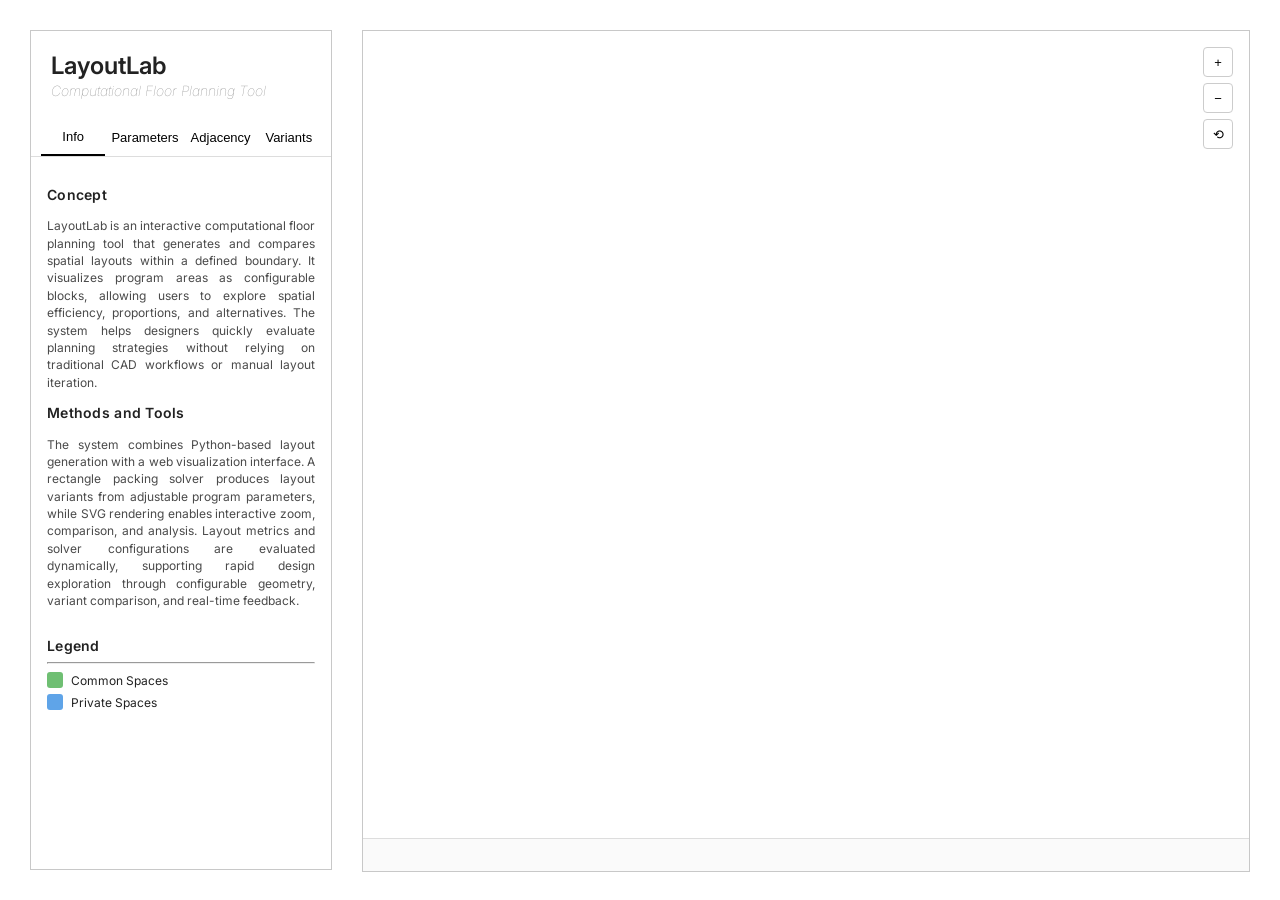
==== commit 9d17cb23: "Add backend deployment requirements" ====
--- a/web/index.html
+++ b/web/index.html
@@ -14,8 +14,8 @@
 
             <!-- PANEL TITLE -->
             <div class="panel-title">
-                Cedar Floor Planner
-                <div class="panel-subtitle">Computational Layout Tool</div>
+                LayoutLab
+                <div class="panel-subtitle">Computational Floor Planning Tool</div>
             </div>
         
             <!-- Tabs -->
@@ -34,10 +34,10 @@
         
                     <div class="Info-Text">
                         <h4>Concept</h4>
-                        <p>Cedar Floor Planner is an interactive design tool that visualizes spatial layouts generated from programmatic inputs. It enables users to explore multiple floor plan variants, compare efficiency, and understand spatial distribution through an intuitive interface. The tool bridges computational layout generation and visual analysis without requiring direct interaction with CAD environments.</p>
+                        <p>LayoutLab is an interactive computational floor planning tool that generates and compares spatial layouts within a defined boundary. It visualizes program areas as configurable blocks, allowing users to explore spatial efficiency, proportions, and alternatives. The system helps designers quickly evaluate planning strategies without relying on traditional CAD workflows or manual layout iteration.</p>
         
                         <h4>Methods and Tools</h4>
-                        <p>The system combines Python-based spatial computation with SVG-based web visualization. Room programs are processed through a rectangle packing algorithm to generate layout variants, which are exported as structured JSON. JavaScript renders geometry, metrics, and comparisons, while lightweight CSS structures the interface for fast, interactive exploration of design alternatives.</p>
+                        <p>The system combines Python-based layout generation with a web visualization interface. A rectangle packing solver produces layout variants from adjustable program parameters, while SVG rendering enables interactive zoom, comparison, and analysis. Layout metrics and solver configurations are evaluated dynamically, supporting rapid design exploration through configurable geometry, variant comparison, and real-time feedback.</p>
                     </div>
         
                     <div class="card">
--- a/web/style.css
+++ b/web/style.css
@@ -22,7 +22,7 @@
     color: hsl(0, 0%, 50%);
     margin-top: 2px;
     font-weight: 100;
-    text-align: center;
+    text-align: left;
     font-style: italic;
 }
 
